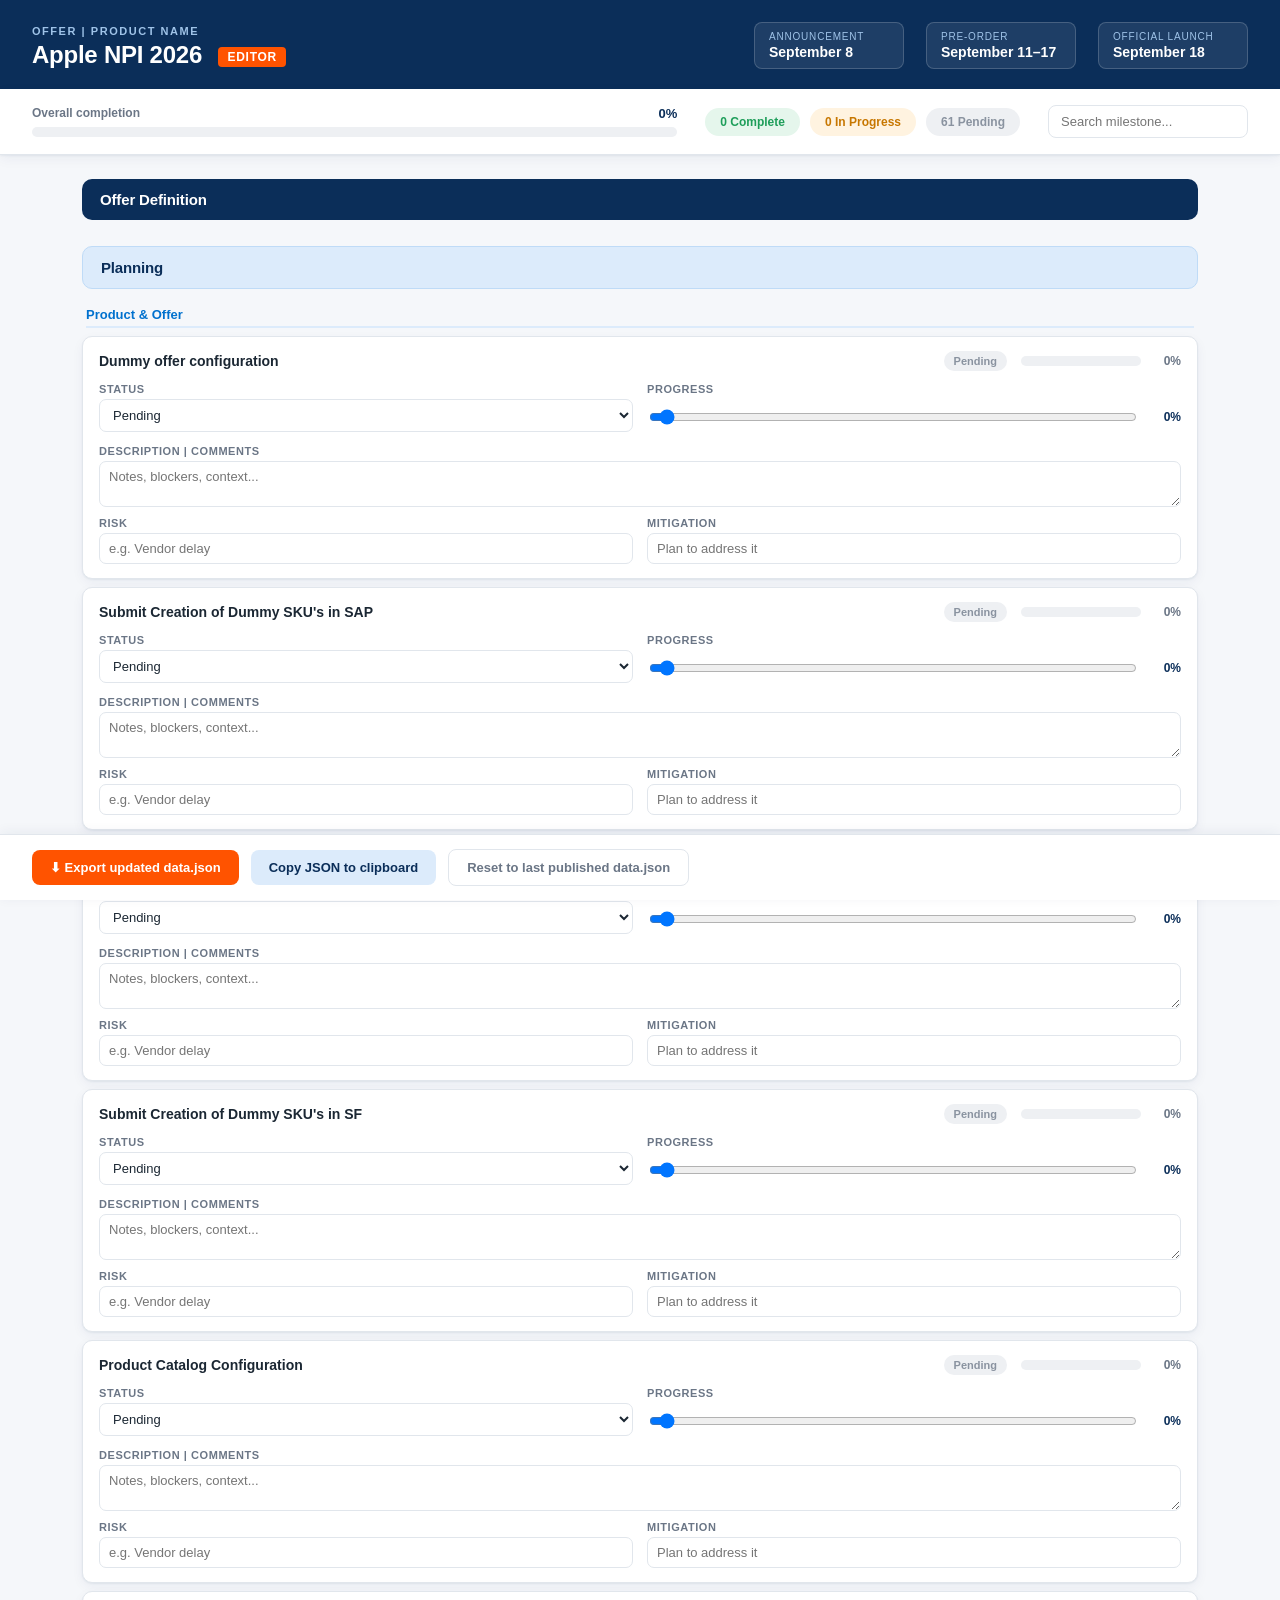
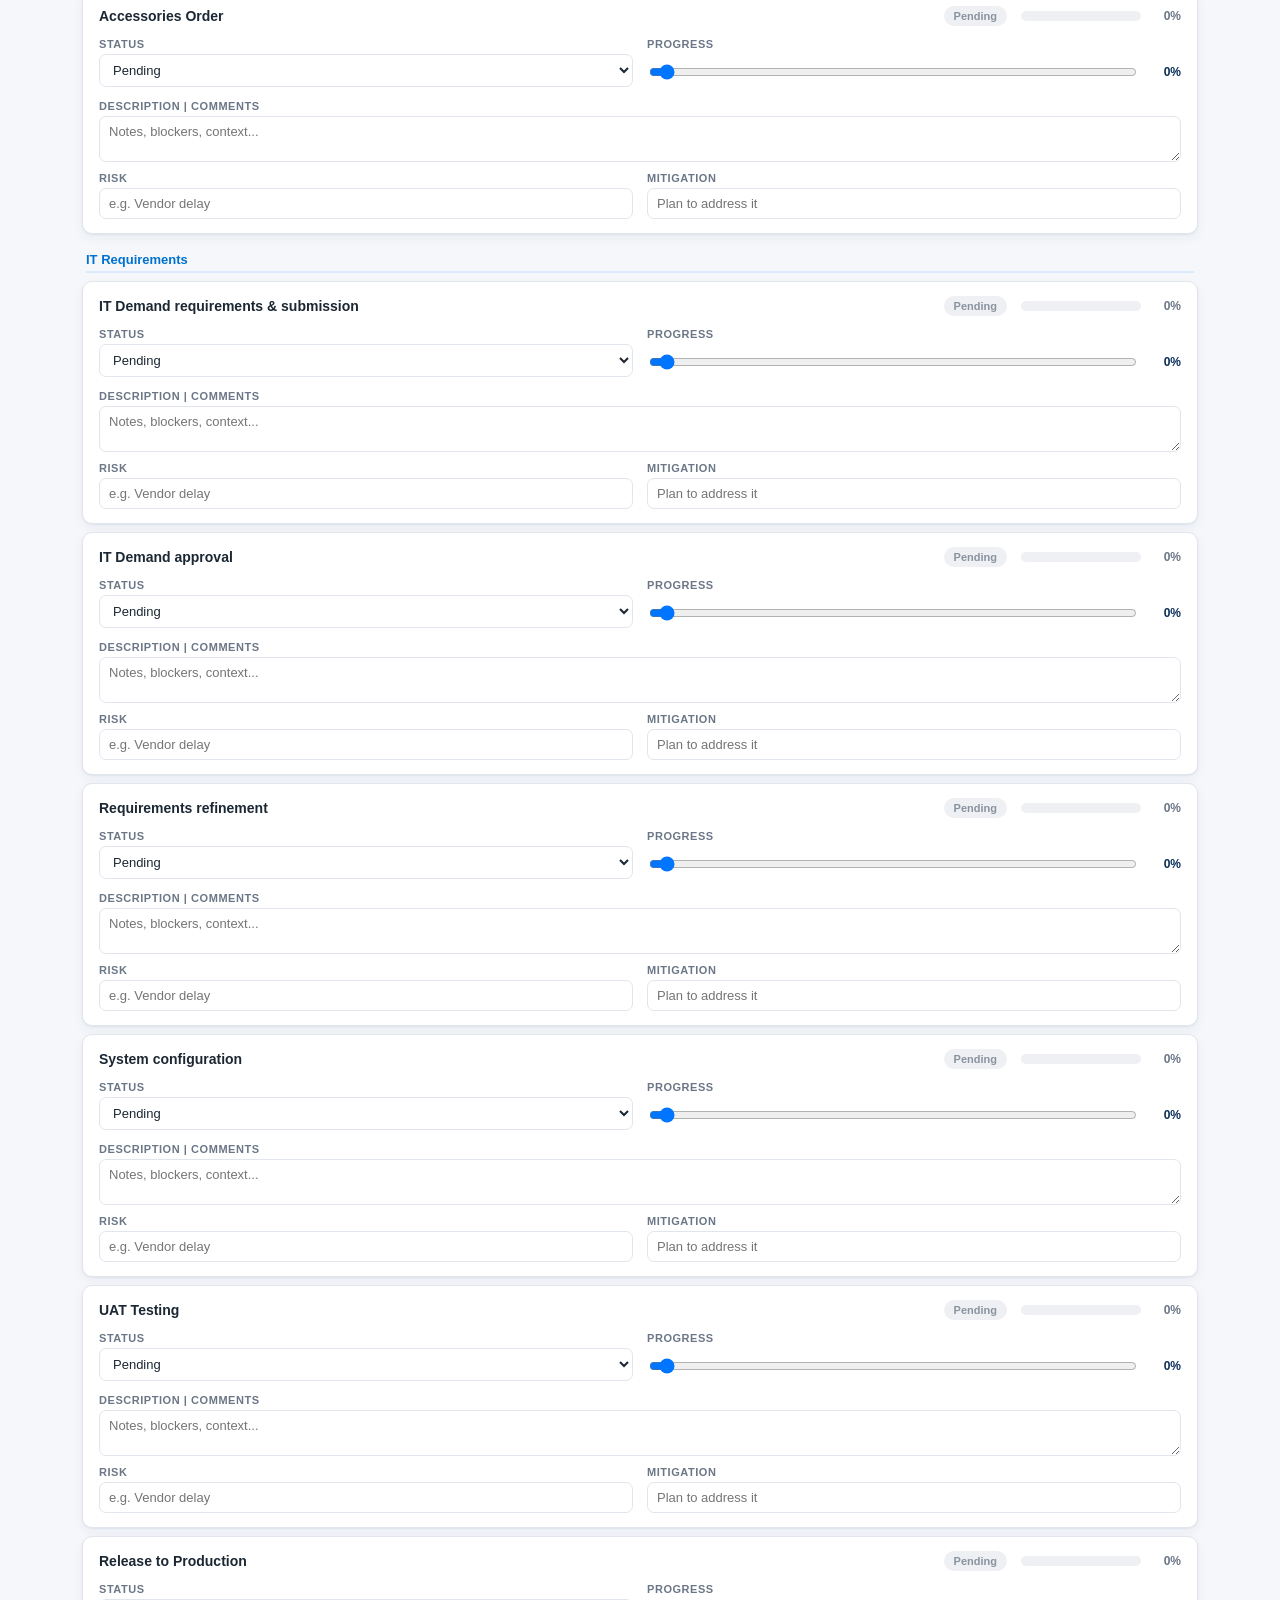
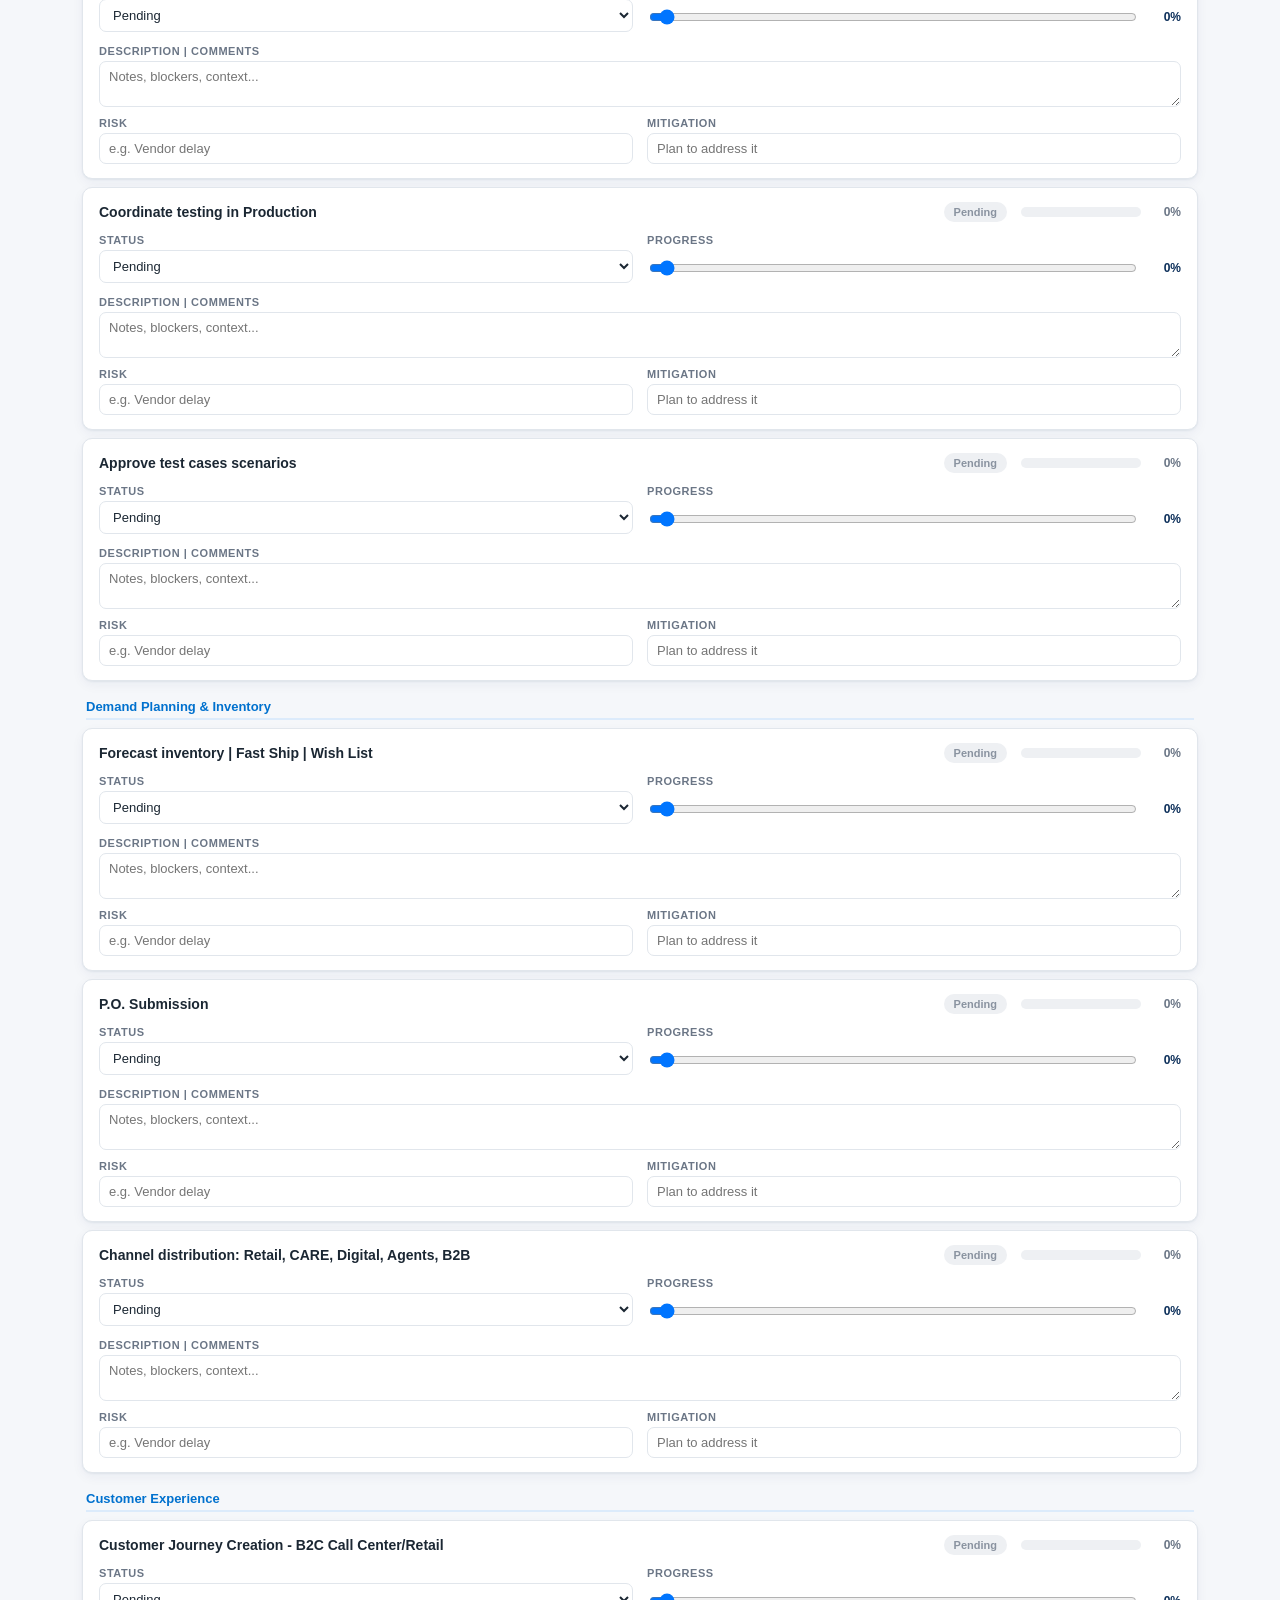
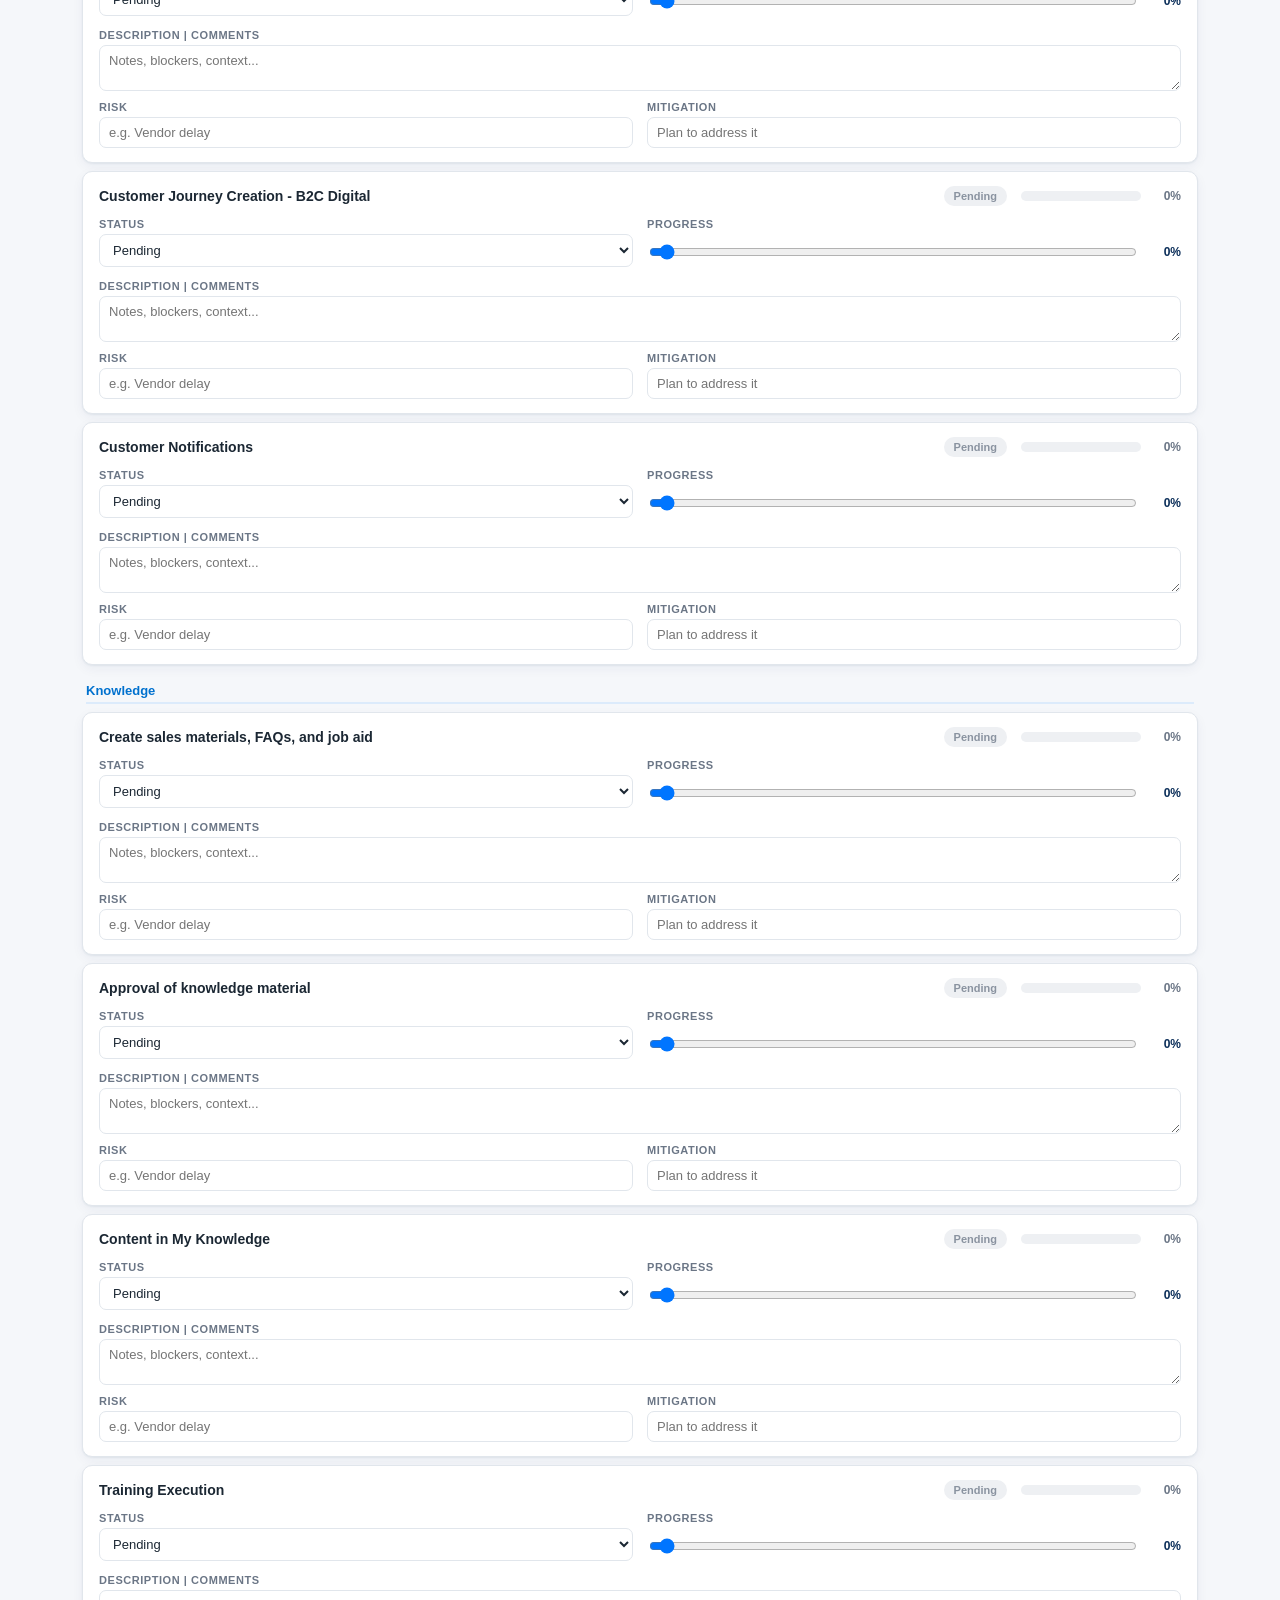
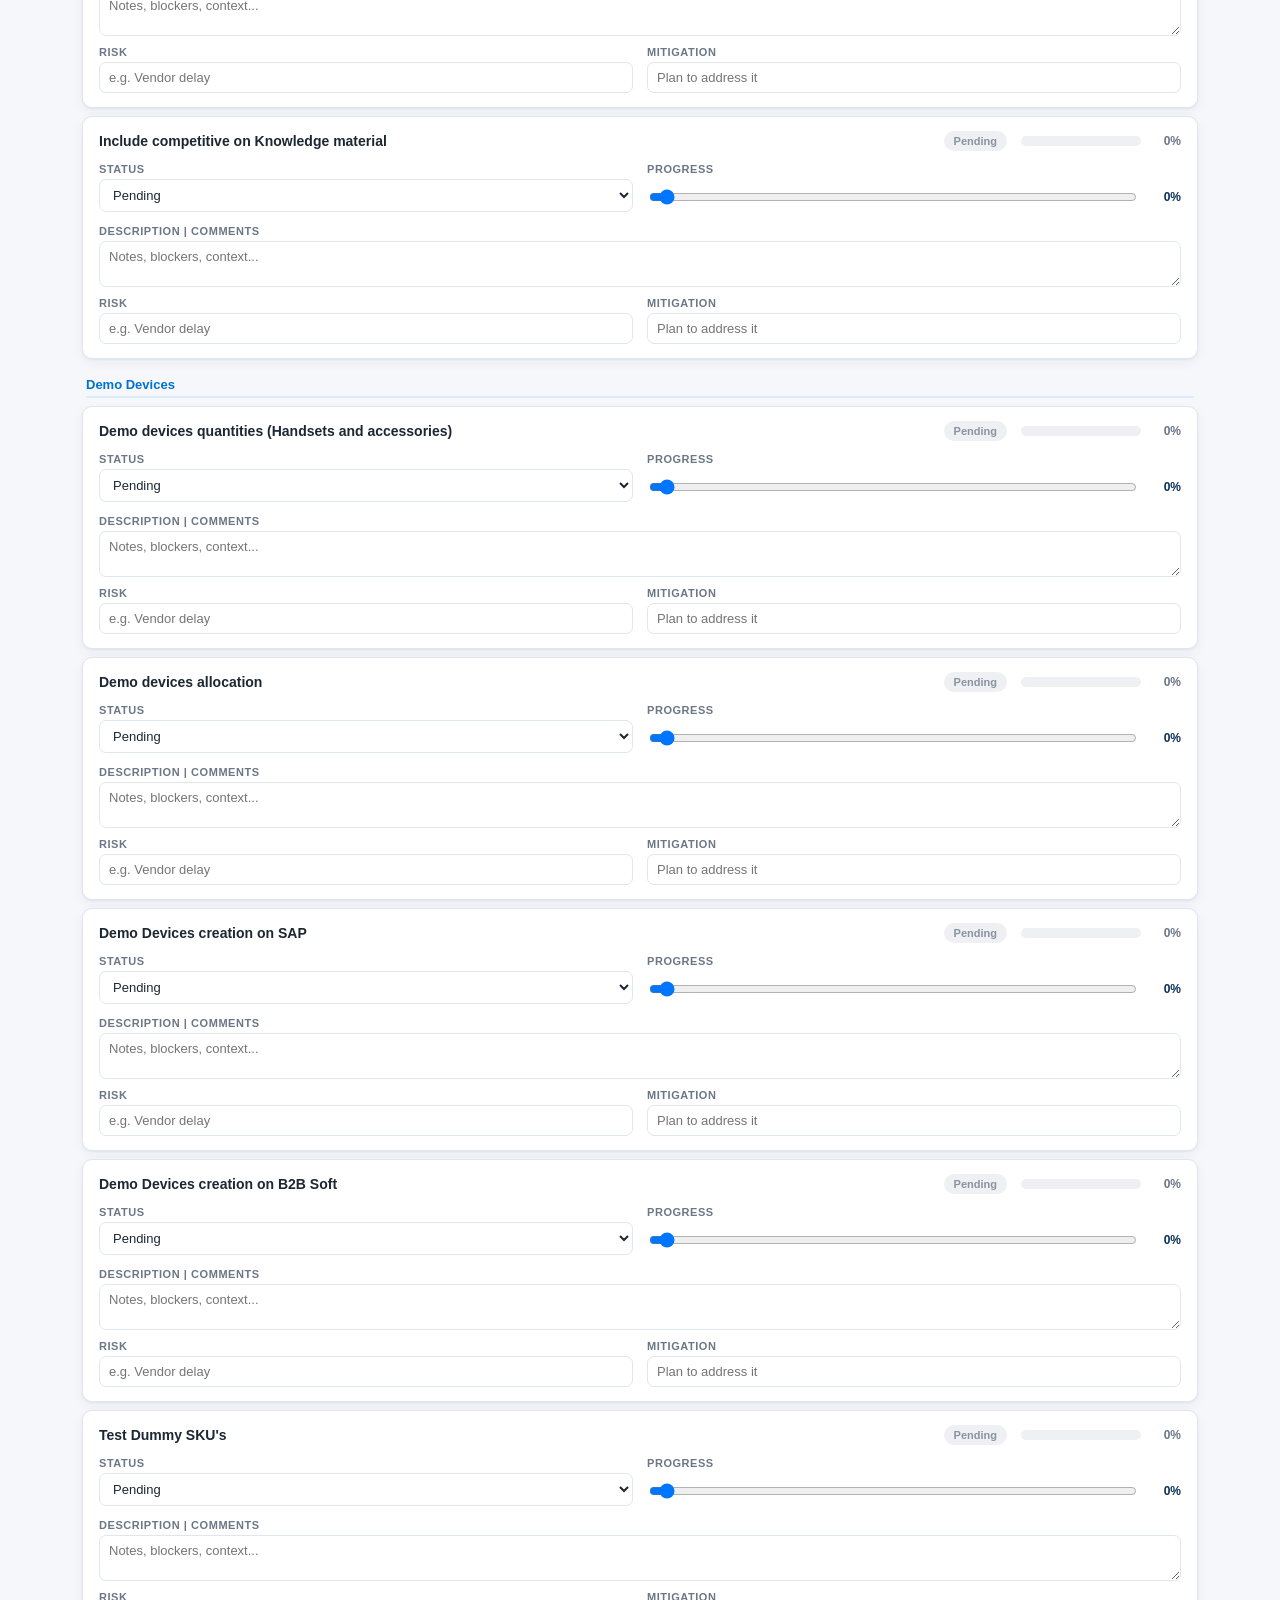
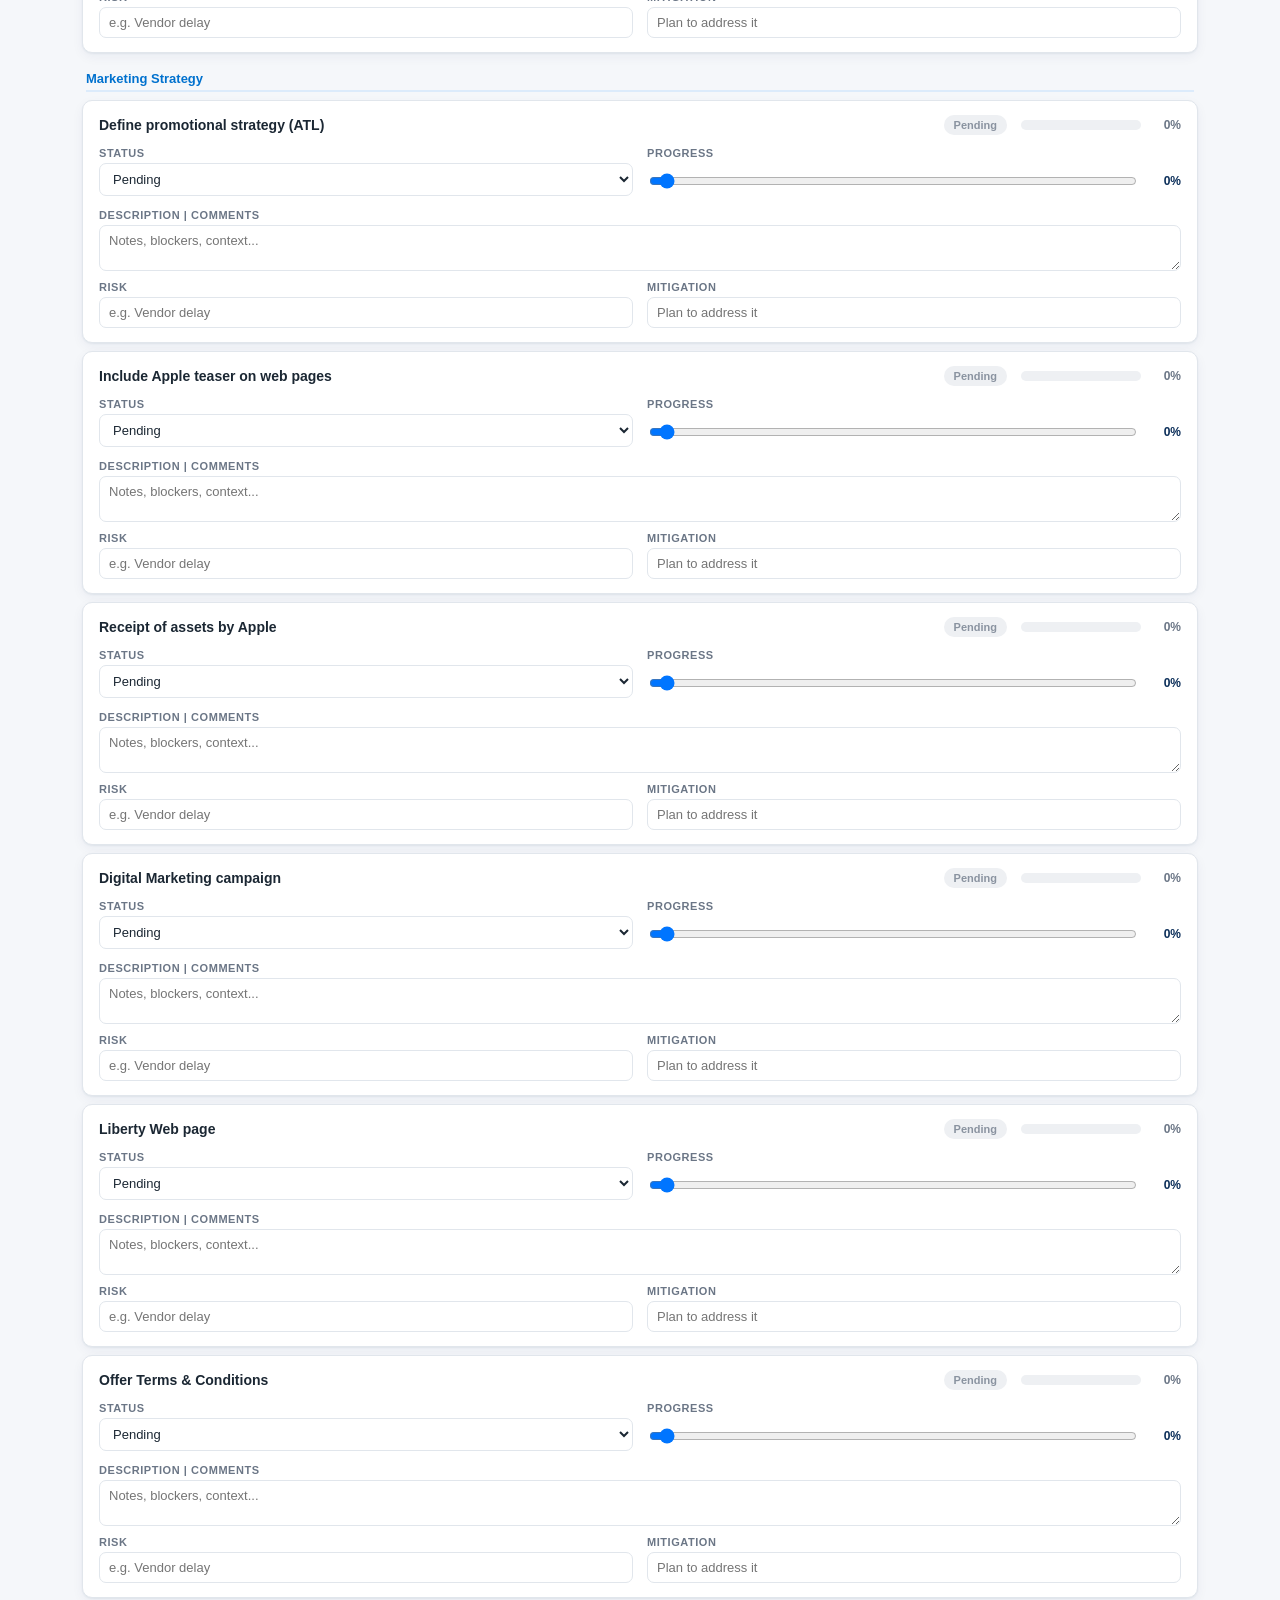
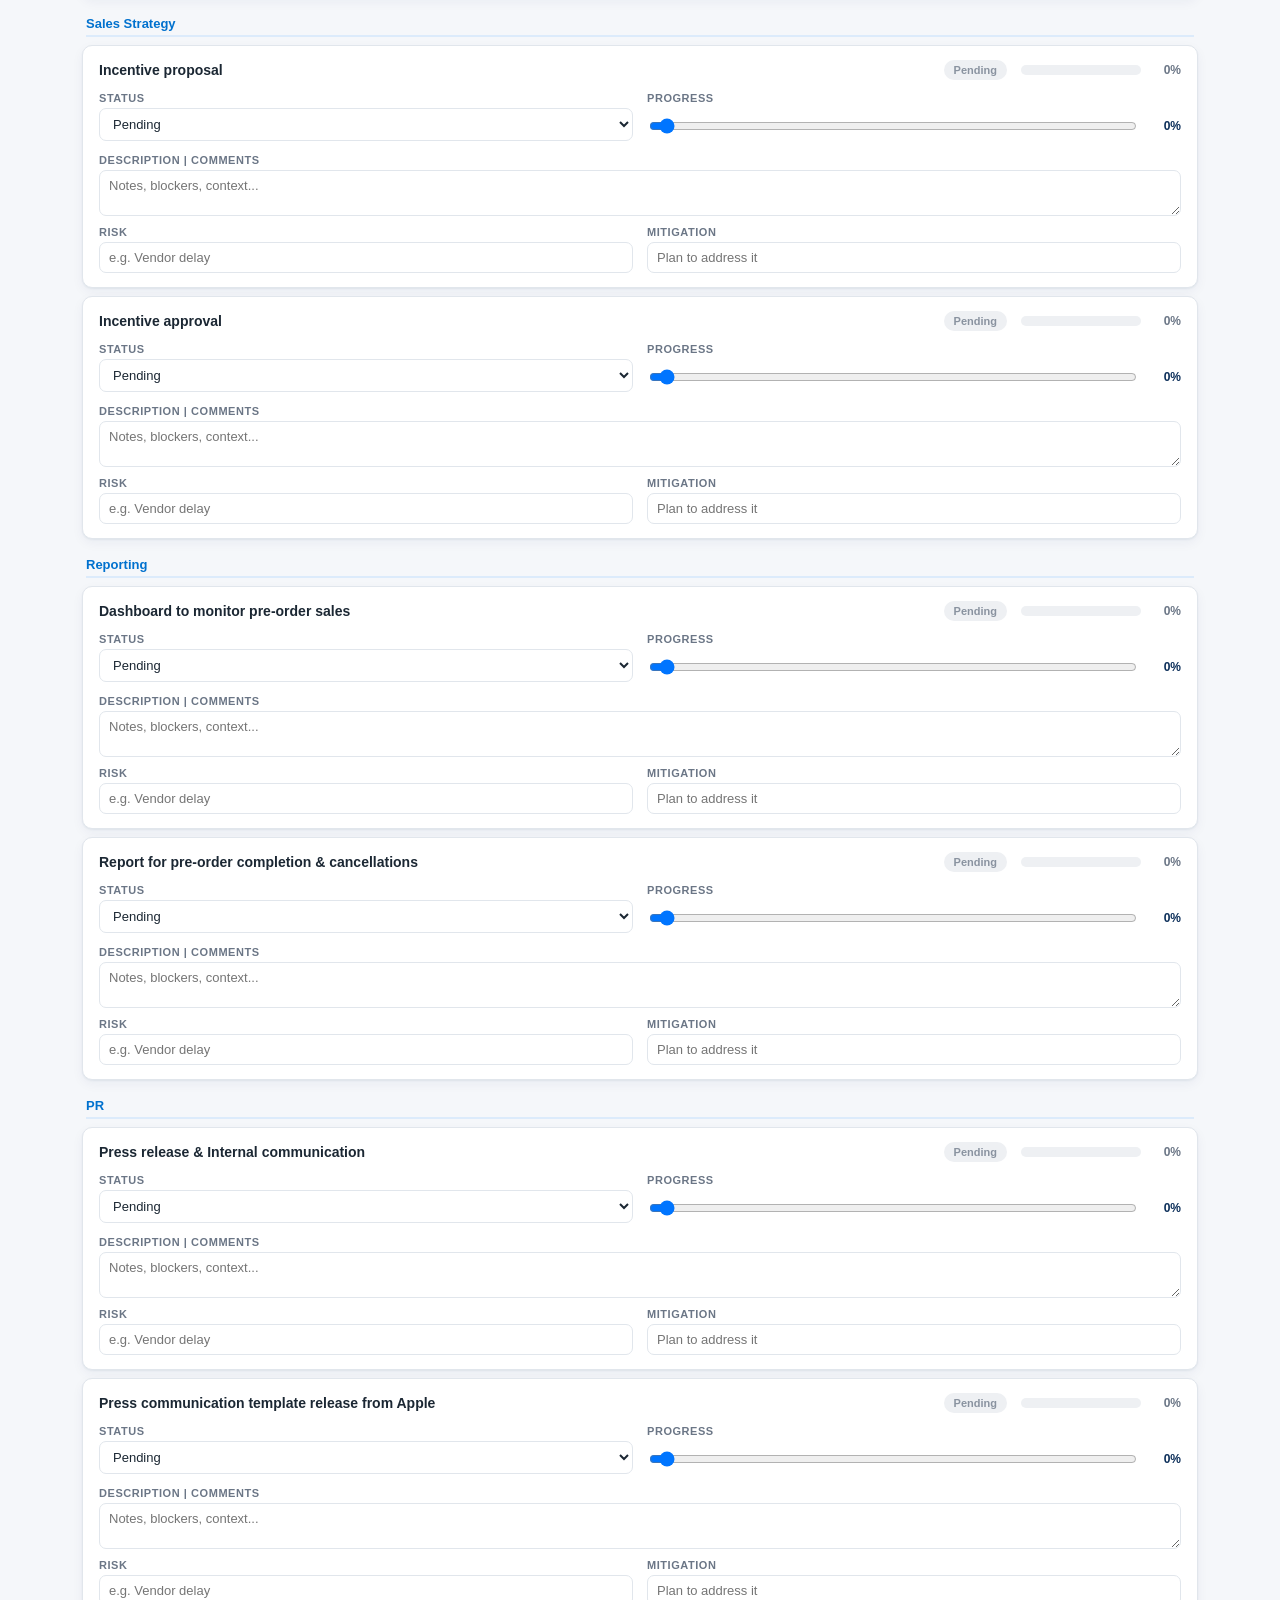
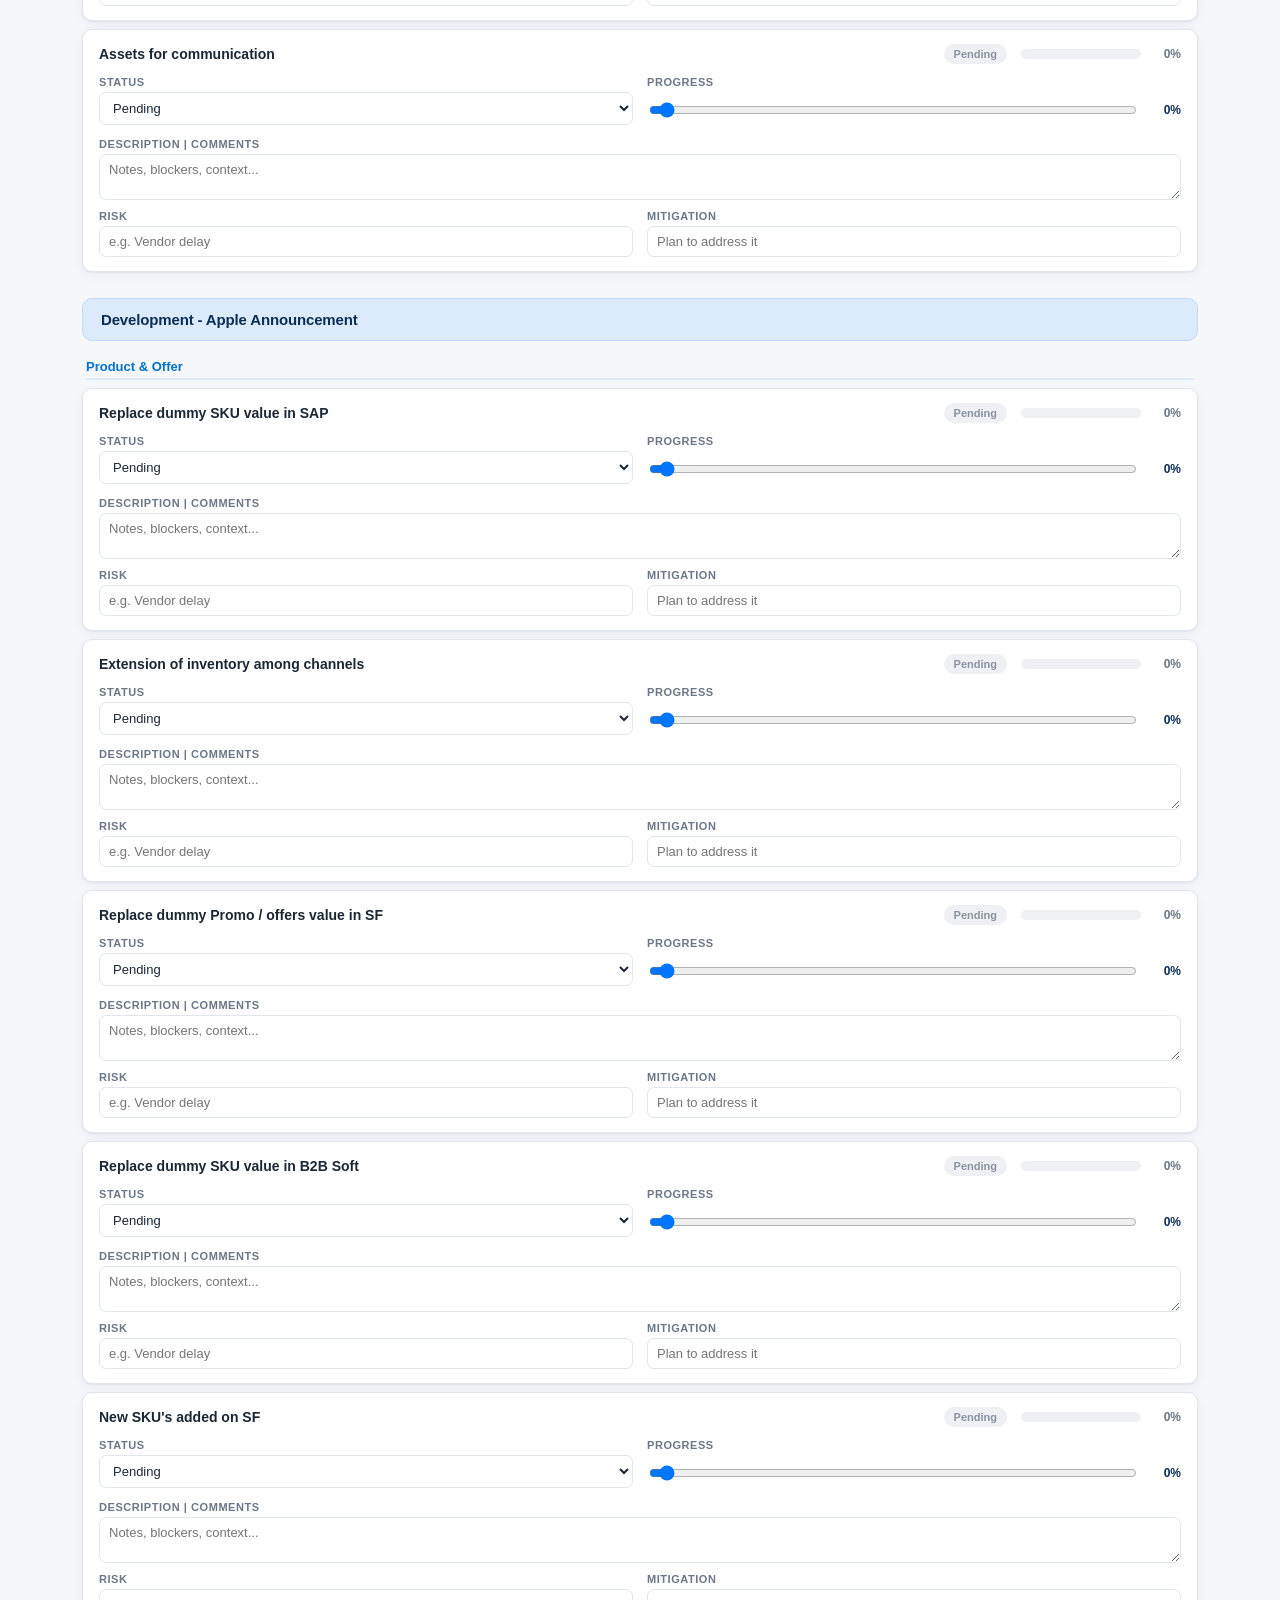
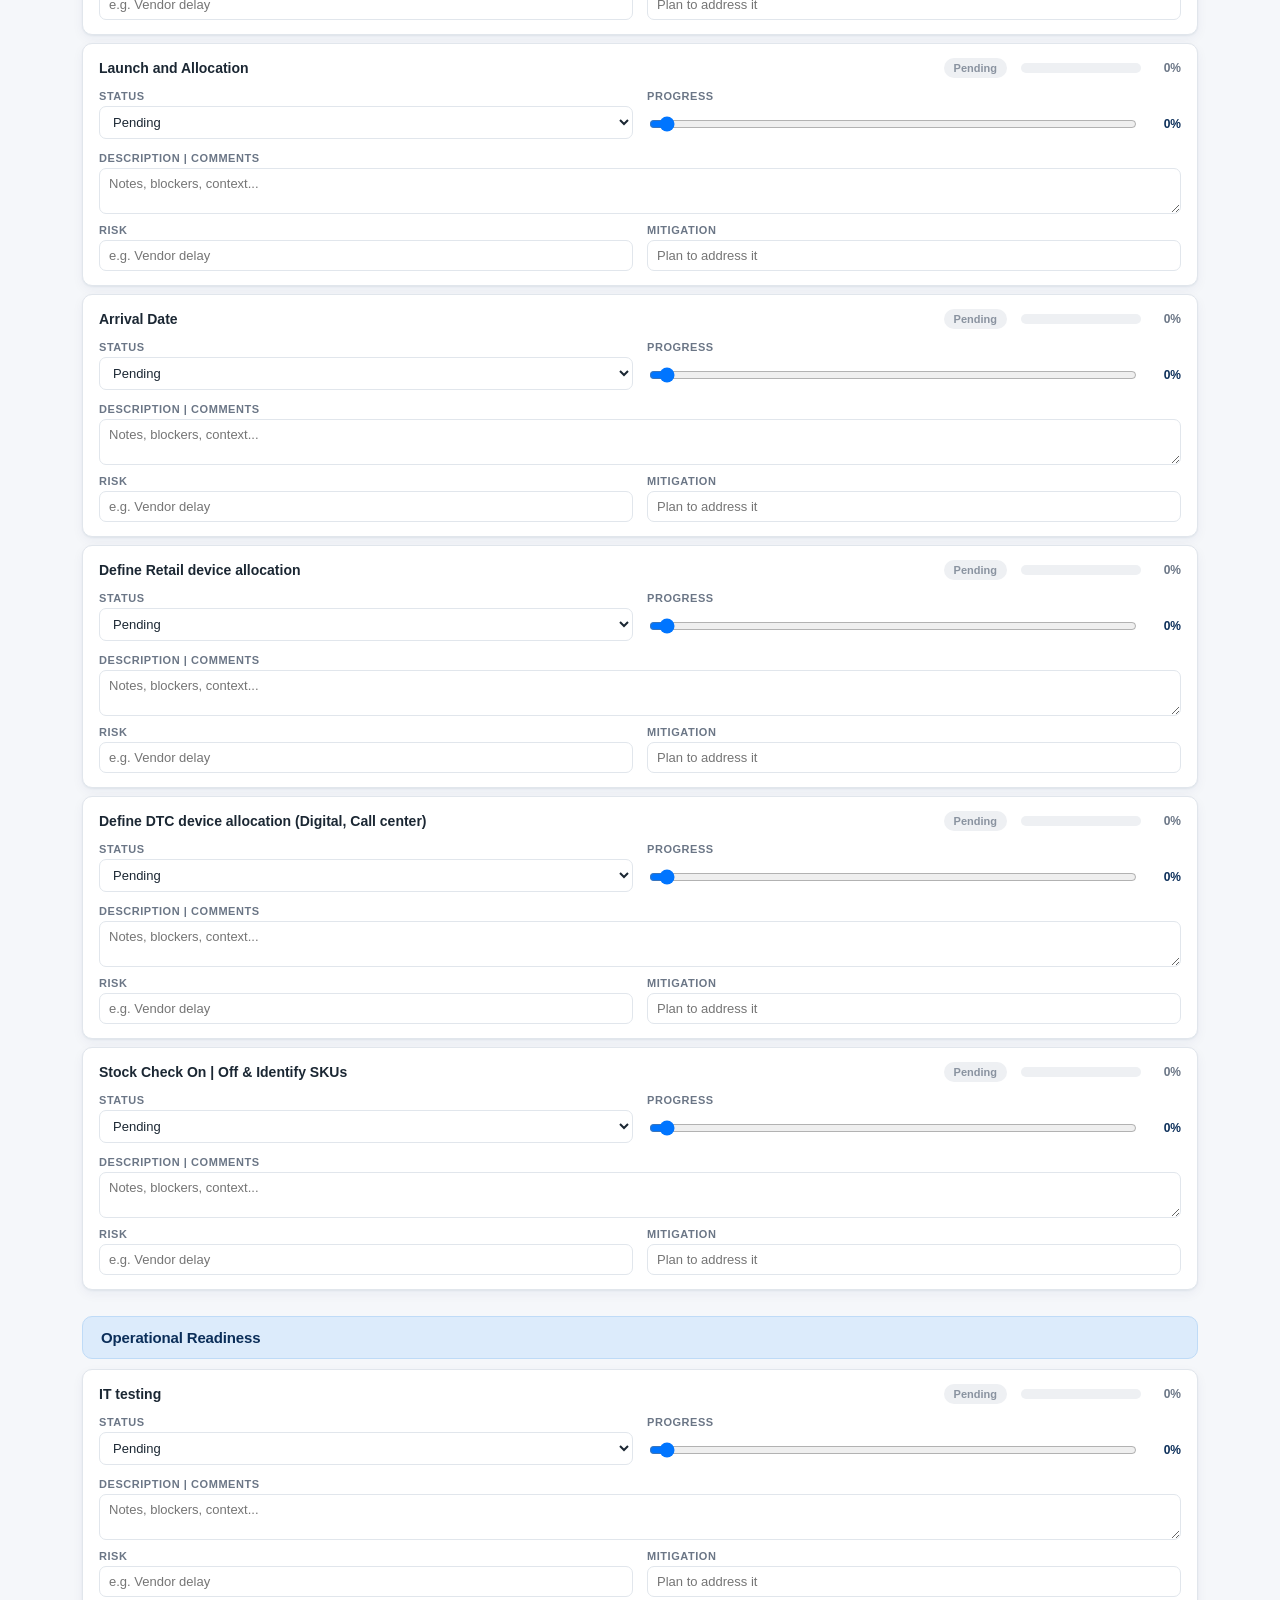
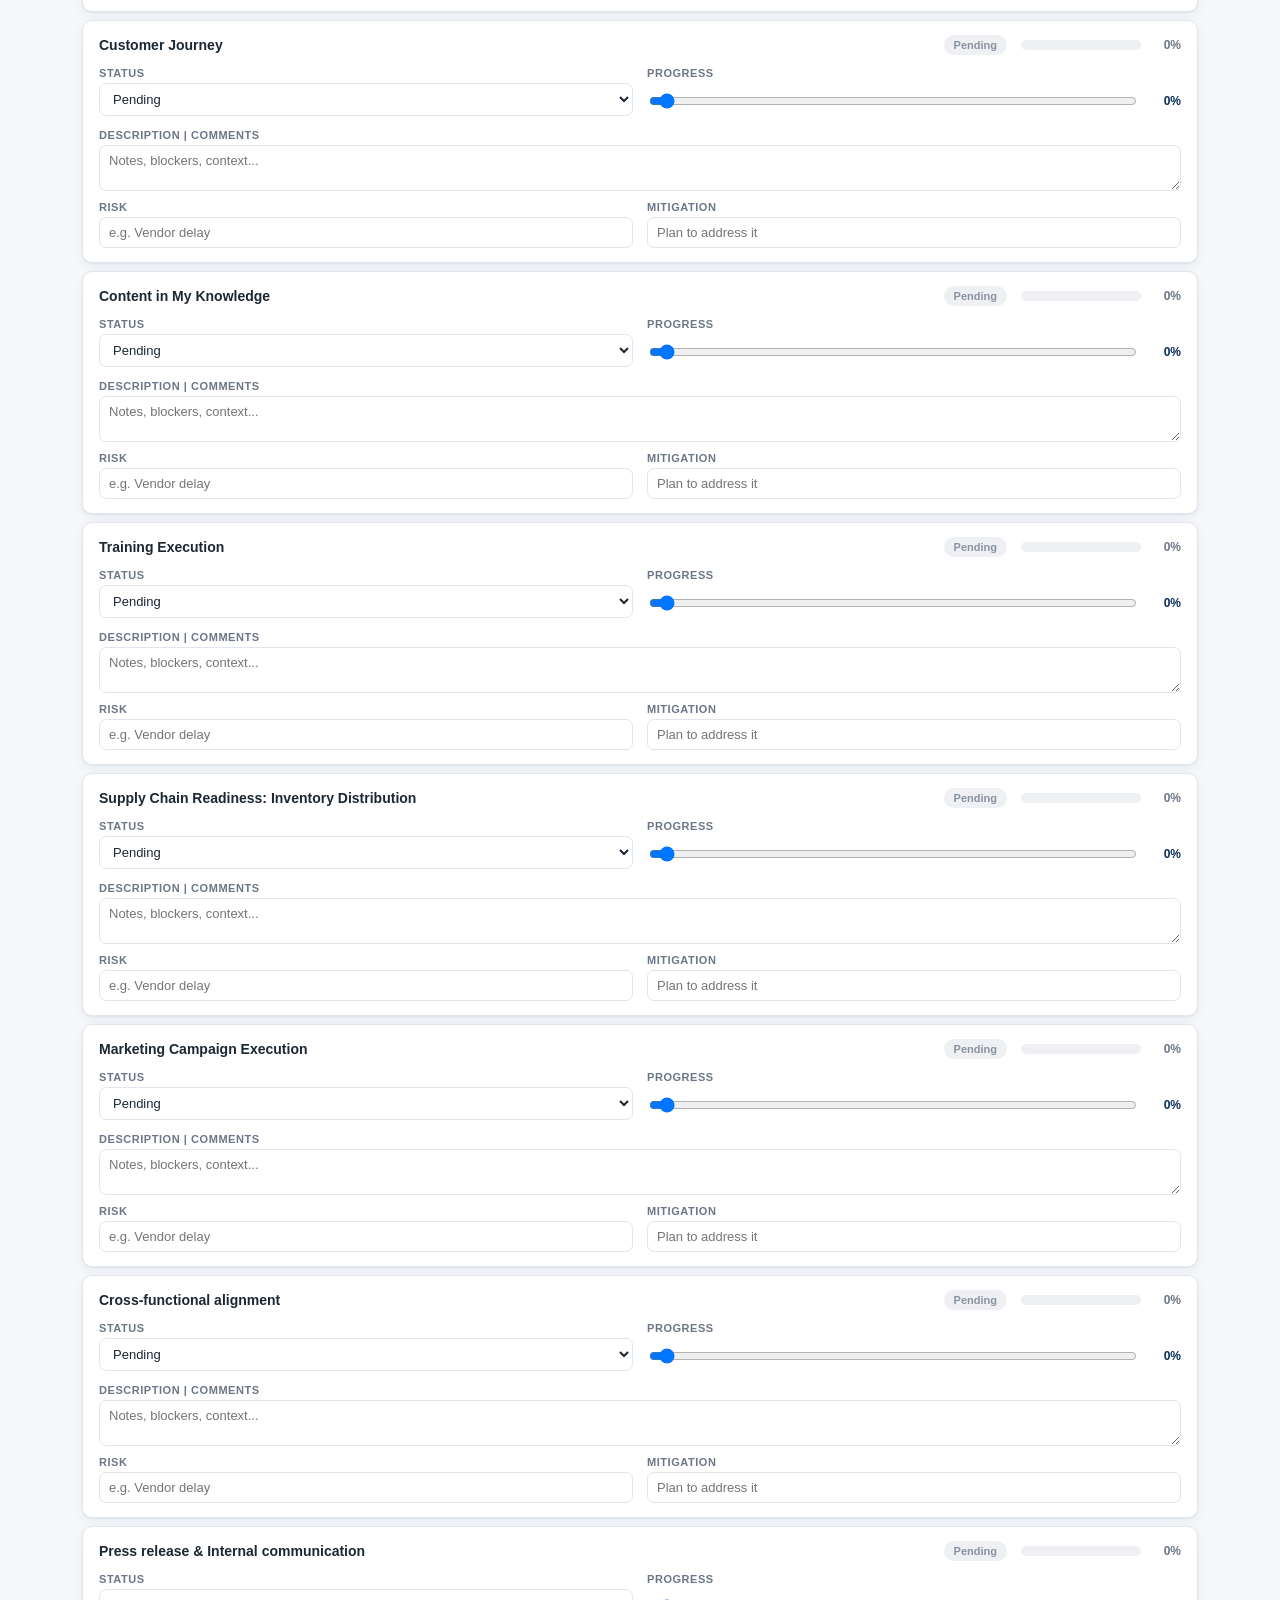
==== editor.html @ aa650b2a "Add files via upload" ====
<!DOCTYPE html>
<html lang="en">
<head>
<meta charset="UTF-8" />
<meta name="viewport" content="width=device-width, initial-scale=1.0" />
<title>NPI 2026 Tracker — Editor</title>
<meta name="robots" content="noindex, nofollow" />
<link rel="stylesheet" href="styles.css" />
</head>
<body>

<div class="topbar">
  <div class="titleblock">
    <div class="eyebrow">Offer | Product Name</div>
    <h1 id="productName">Apple NPI 2026 <span class="mode-tag">Editor</span></h1>
  </div>
  <div class="dates">
    <div class="date-chip"><div class="label">Announcement</div><div class="value" id="dAnnounce">—</div></div>
    <div class="date-chip"><div class="label">Pre-Order</div><div class="value" id="dPreorder">—</div></div>
    <div class="date-chip"><div class="label">Official Launch</div><div class="value" id="dLaunch">—</div></div>
  </div>
</div>

<div class="summary-bar" id="summaryBar"></div>

<main id="main">
  <div class="empty-state">Loading tracker...</div>
</main>

<div class="toolbar">
  <button class="btn primary" id="btnExport">⬇ Export updated data.json</button>
  <button class="btn secondary" id="btnCopy">Copy JSON to clipboard</button>
  <button class="btn ghost" id="btnReset">Reset to last published data.json</button>
  <span class="save-status" id="saveStatus"></span>
</div>

<script src="app.js"></script>
<script>
  const MODE = "edit";
  let originalData = null;   // last data.json fetched from server
  let workingData = null;    // in-memory + localStorage draft
  let currentQuery = "";

  async function loadOriginal() {
    const res = await fetch("./data.json", { cache: "no-store" });
    return res.json();
  }

  function loadDraftOrOriginal(original) {
    try {
      const raw = localStorage.getItem("npi2026_tracker_draft");
      if (raw) {
        const draft = JSON.parse(raw);
        if (draft && draft.rows && draft.rows.length === original.rows.length) {
          return draft;
        }
      }
    } catch (e) { /* ignore corrupt draft */ }
    return JSON.parse(JSON.stringify(original));
  }

  function saveDraft() {
    localStorage.setItem("npi2026_tracker_draft", JSON.stringify(workingData));
    const el = document.getElementById("saveStatus");
    el.textContent = "Draft saved locally — " + new Date().toLocaleTimeString();
    el.classList.add("saved");
  }

  function paintMeta() {
    document.getElementById("productName").innerHTML =
      escapeHtml(workingData.meta.productName) + ' <span class="mode-tag">Editor</span>';
    document.getElementById("dAnnounce").textContent = workingData.meta.announcementDate;
    document.getElementById("dPreorder").textContent = workingData.meta.preOrderRange;
    document.getElementById("dLaunch").textContent = workingData.meta.launchDate;
  }

  function paint() {
    paintMeta();
    renderSummary(document.getElementById("summaryBar"), workingData.meta, workingData.rows);
    renderEdit(document.getElementById("main"), workingData.meta, workingData.rows, currentQuery, onFieldChange);
    const search = document.getElementById("searchInput");
    if (search) {
      search.value = currentQuery;
      search.oninput = e => {
        currentQuery = e.target.value;
        renderEdit(document.getElementById("main"), workingData.meta, workingData.rows, currentQuery, onFieldChange);
      };
    }
  }

  function onFieldChange(id, field, value) {
    const row = workingData.rows.find(r => r.id === id);
    if (!row) return;
    row[field] = value;
    workingData.meta.lastUpdated = new Date().toISOString();
    saveDraft();
    // Only re-render the summary bar (badges/progress), not the whole edit form,
    // so the person doesn't lose focus while typing.
    renderSummary(document.getElementById("summaryBar"), workingData.meta, workingData.rows);
    // Update the badge + progress bar on the specific card without a full re-render
    const card = document.getElementById(field + "-" + id)?.closest(".item-card");
    if (card) {
      const badge = card.querySelector(".badge");
      if (badge && field === "status") {
        badge.textContent = value;
        badge.className = "badge " + statusClass(value);
      }
      if (field === "progress") {
        const fill = card.querySelector(".item-top .progress-fill");
        const pctNum = card.querySelector(".item-top .pct-num");
        if (fill) fill.style.width = value + "%";
        if (pctNum) pctNum.textContent = value + "%";
      }
    }
  }

  document.getElementById("btnExport").addEventListener("click", () => {
    workingData.meta.lastUpdated = new Date().toISOString();
    downloadJson(workingData, "data.json");
  });

  document.getElementById("btnCopy").addEventListener("click", async () => {
    workingData.meta.lastUpdated = new Date().toISOString();
    await navigator.clipboard.writeText(JSON.stringify(workingData, null, 2));
    const el = document.getElementById("saveStatus");
    el.textContent = "Copied JSON to clipboard";
    el.classList.add("saved");
  });

  document.getElementById("btnReset").addEventListener("click", () => {
    if (!confirm("Discard local edits and reload the published data.json?")) return;
    workingData = JSON.parse(JSON.stringify(originalData));
    localStorage.removeItem("npi2026_tracker_draft");
    paint();
  });

  (async function init() {
    try {
      originalData = await loadOriginal();
      workingData = loadDraftOrOriginal(originalData);
      paint();
    } catch (e) {
      document.getElementById("main").innerHTML =
        '<div class="empty-state">Could not load data.json. Make sure this file sits next to data.json, app.js, and styles.css.</div>';
    }
  })();
</script>
</body>
</html>
---- styles.css ----
:root {
  --navy: #0B2E59;
  --blue: #0071CE;
  --blue-light: #DCEBFB;
  --orange: #FF5300;
  --grey-bg: #F5F7FA;
  --grey-border: #E1E6EC;
  --text: #1B2733;
  --text-mute: #6B7686;
  --white: #FFFFFF;
  --green: #1E9E5A;
  --green-bg: #E5F6EC;
  --amber: #C77700;
  --amber-bg: #FFF3E0;
  --grey-pending: #8A93A0;
  --grey-pending-bg: #EEF0F3;
  --red: #C4281B;
  --shadow: 0 1px 2px rgba(11,46,89,0.06), 0 4px 12px rgba(11,46,89,0.05);
}

* { box-sizing: border-box; }

body {
  margin: 0;
  font-family: "Segoe UI", Arial, Helvetica, sans-serif;
  background: var(--grey-bg);
  color: var(--text);
  -webkit-font-smoothing: antialiased;
}

.topbar {
  background: var(--navy);
  color: var(--white);
  padding: 22px 32px 20px;
  display: flex;
  justify-content: space-between;
  align-items: flex-end;
  flex-wrap: wrap;
  gap: 16px;
}

.topbar .titleblock .eyebrow {
  font-size: 11px;
  letter-spacing: 0.14em;
  text-transform: uppercase;
  color: #9FC3E8;
  font-weight: 600;
  margin-bottom: 4px;
}

.topbar h1 {
  margin: 0;
  font-size: 24px;
  font-weight: 700;
  letter-spacing: -0.01em;
}

.topbar h1 .mode-tag {
  font-size: 12px;
  font-weight: 700;
  letter-spacing: 0.06em;
  text-transform: uppercase;
  background: var(--orange);
  color: var(--white);
  padding: 3px 9px;
  border-radius: 4px;
  vertical-align: middle;
  margin-left: 10px;
}

.dates {
  display: flex;
  gap: 22px;
  flex-wrap: wrap;
}

.date-chip {
  background: rgba(255,255,255,0.08);
  border: 1px solid rgba(255,255,255,0.18);
  border-radius: 8px;
  padding: 8px 14px;
  min-width: 150px;
}

.date-chip .label {
  font-size: 10px;
  text-transform: uppercase;
  letter-spacing: 0.08em;
  color: #9FC3E8;
  margin-bottom: 2px;
}

.date-chip .value {
  font-size: 14px;
  font-weight: 700;
}

.summary-bar {
  background: var(--white);
  border-bottom: 1px solid var(--grey-border);
  padding: 16px 32px;
  display: flex;
  align-items: center;
  gap: 28px;
  flex-wrap: wrap;
  position: sticky;
  top: 0;
  z-index: 20;
  box-shadow: var(--shadow);
}

.overall-progress {
  flex: 1 1 260px;
  min-width: 220px;
}

.overall-progress .row {
  display: flex;
  justify-content: space-between;
  font-size: 12px;
  font-weight: 600;
  color: var(--text-mute);
  margin-bottom: 6px;
}

.overall-progress .pct {
  color: var(--navy);
  font-size: 13px;
}

.progress-track {
  height: 10px;
  background: var(--grey-pending-bg);
  border-radius: 6px;
  overflow: hidden;
}

.progress-fill {
  height: 100%;
  background: linear-gradient(90deg, var(--blue), var(--green));
  border-radius: 6px;
  transition: width 0.3s ease;
}

.stat-pills {
  display: flex;
  gap: 10px;
  flex-wrap: wrap;
}

.stat-pill {
  border-radius: 999px;
  padding: 6px 14px;
  font-size: 12px;
  font-weight: 700;
  display: flex;
  align-items: center;
  gap: 6px;
  border: 1px solid transparent;
}

.stat-pill.complete { background: var(--green-bg); color: var(--green); }
.stat-pill.progress { background: var(--amber-bg); color: var(--amber); }
.stat-pill.pending { background: var(--grey-pending-bg); color: var(--grey-pending); }
.stat-pill.risk { background: #FDE9E7; color: var(--red); }

.search-box {
  margin-left: auto;
  display: flex;
  align-items: center;
  gap: 8px;
}

.search-box input {
  border: 1px solid var(--grey-border);
  border-radius: 8px;
  padding: 8px 12px;
  font-size: 13px;
  min-width: 200px;
  font-family: inherit;
}

.search-box input:focus { outline: 2px solid var(--blue); outline-offset: 1px; }

main {
  max-width: 1180px;
  margin: 0 auto;
  padding: 24px 32px 64px;
}

.section-banner {
  border-radius: 10px;
  padding: 12px 18px;
  font-weight: 700;
  font-size: 15px;
  margin: 26px 0 10px;
  letter-spacing: -0.01em;
}

.section-banner.dark {
  background: var(--navy);
  color: var(--white);
}

.section-banner.light {
  background: var(--blue-light);
  color: var(--navy);
  border: 1px solid #BFDBF7;
}

.section-banner:first-child { margin-top: 0; }

.sub-header {
  font-weight: 700;
  font-size: 13px;
  color: var(--blue);
  margin: 18px 4px 8px;
  padding-bottom: 4px;
  border-bottom: 2px solid var(--blue-light);
}

.item-card {
  background: var(--white);
  border: 1px solid var(--grey-border);
  border-radius: 10px;
  padding: 14px 16px;
  margin-bottom: 8px;
  box-shadow: var(--shadow);
  transition: box-shadow 0.15s ease;
}

.item-card:hover { box-shadow: 0 2px 6px rgba(11,46,89,0.1), 0 8px 20px rgba(11,46,89,0.08); }

.item-card.hidden { display: none; }

.item-top {
  display: flex;
  align-items: center;
  gap: 14px;
  flex-wrap: wrap;
}

.item-desc {
  flex: 1 1 260px;
  font-size: 14px;
  font-weight: 600;
  color: var(--text);
}

.badge {
  font-size: 11px;
  font-weight: 700;
  padding: 4px 10px;
  border-radius: 999px;
  white-space: nowrap;
}

.badge.Complete { background: var(--green-bg); color: var(--green); }
.badge.In-Progress { background: var(--amber-bg); color: var(--amber); }
.badge.Pending { background: var(--grey-pending-bg); color: var(--grey-pending); }

.item-progress-wrap {
  flex: 0 0 160px;
  display: flex;
  align-items: center;
  gap: 8px;
}

.item-progress-wrap .progress-track { flex: 1; }
.item-progress-wrap .pct-num {
  font-size: 12px;
  font-weight: 700;
  color: var(--text-mute);
  min-width: 32px;
  text-align: right;
}

.item-meta {
  margin-top: 10px;
  font-size: 12.5px;
  color: var(--text-mute);
  display: grid;
  grid-template-columns: 1fr;
  gap: 6px;
}

.item-meta .comments.has-text { color: var(--red); font-weight: 500; }
.item-meta .risk-flag {
  color: var(--red);
  font-weight: 700;
  display: inline-flex;
  align-items: center;
  gap: 4px;
}

/* ---- Editor-only form controls ---- */
.edit-grid {
  margin-top: 12px;
  display: grid;
  grid-template-columns: repeat(2, 1fr);
  gap: 10px 14px;
}

.edit-field { display: flex; flex-direction: column; gap: 4px; }
.edit-field.full { grid-column: 1 / -1; }

.edit-field label {
  font-size: 11px;
  font-weight: 700;
  text-transform: uppercase;
  letter-spacing: 0.05em;
  color: var(--text-mute);
}

.edit-field select,
.edit-field input[type="number"],
.edit-field input[type="range"],
.edit-field input[type="text"],
.edit-field textarea {
  border: 1px solid var(--grey-border);
  border-radius: 7px;
  padding: 7px 9px;
  font-size: 13px;
  font-family: inherit;
  color: var(--text);
  background: var(--white);
}

.edit-field textarea { resize: vertical; min-height: 42px; }
.edit-field select:focus,
.edit-field input:focus,
.edit-field textarea:focus { outline: 2px solid var(--blue); outline-offset: 1px; }

.range-row { display: flex; align-items: center; gap: 8px; }
.range-row input[type="range"] { flex: 1; }
.range-row .rv { font-size: 12px; font-weight: 700; color: var(--navy); min-width: 34px; text-align: right; }

.toolbar {
  position: sticky;
  bottom: 0;
  background: var(--white);
  border-top: 1px solid var(--grey-border);
  padding: 14px 32px;
  display: flex;
  align-items: center;
  gap: 12px;
  flex-wrap: wrap;
  box-shadow: 0 -2px 12px rgba(11,46,89,0.06);
}

.btn {
  border: none;
  border-radius: 8px;
  padding: 10px 18px;
  font-size: 13px;
  font-weight: 700;
  cursor: pointer;
  display: inline-flex;
  align-items: center;
  gap: 6px;
  font-family: inherit;
}

.btn.primary { background: var(--orange); color: var(--white); }
.btn.primary:hover { background: #E64B00; }
.btn.secondary { background: var(--blue-light); color: var(--navy); }
.btn.secondary:hover { background: #C9E1F8; }
.btn.ghost { background: transparent; color: var(--text-mute); border: 1px solid var(--grey-border); }
.btn.ghost:hover { background: var(--grey-bg); }

.toolbar .save-status {
  font-size: 12px;
  color: var(--text-mute);
  margin-left: auto;
}

.toolbar .save-status.saved { color: var(--green); font-weight: 600; }

.viewer-badge {
  font-size: 11px;
  font-weight: 700;
  color: var(--text-mute);
  text-align: right;
}

.empty-state {
  text-align: center;
  padding: 60px 20px;
  color: var(--text-mute);
}

@media (max-width: 720px) {
  .topbar { padding: 18px 18px; }
  main { padding: 18px 16px 100px; }
  .summary-bar { padding: 12px 16px; }
  .edit-grid { grid-template-columns: 1fr; }
  .search-box input { min-width: 140px; }
  .toolbar { padding: 12px 16px; }
}
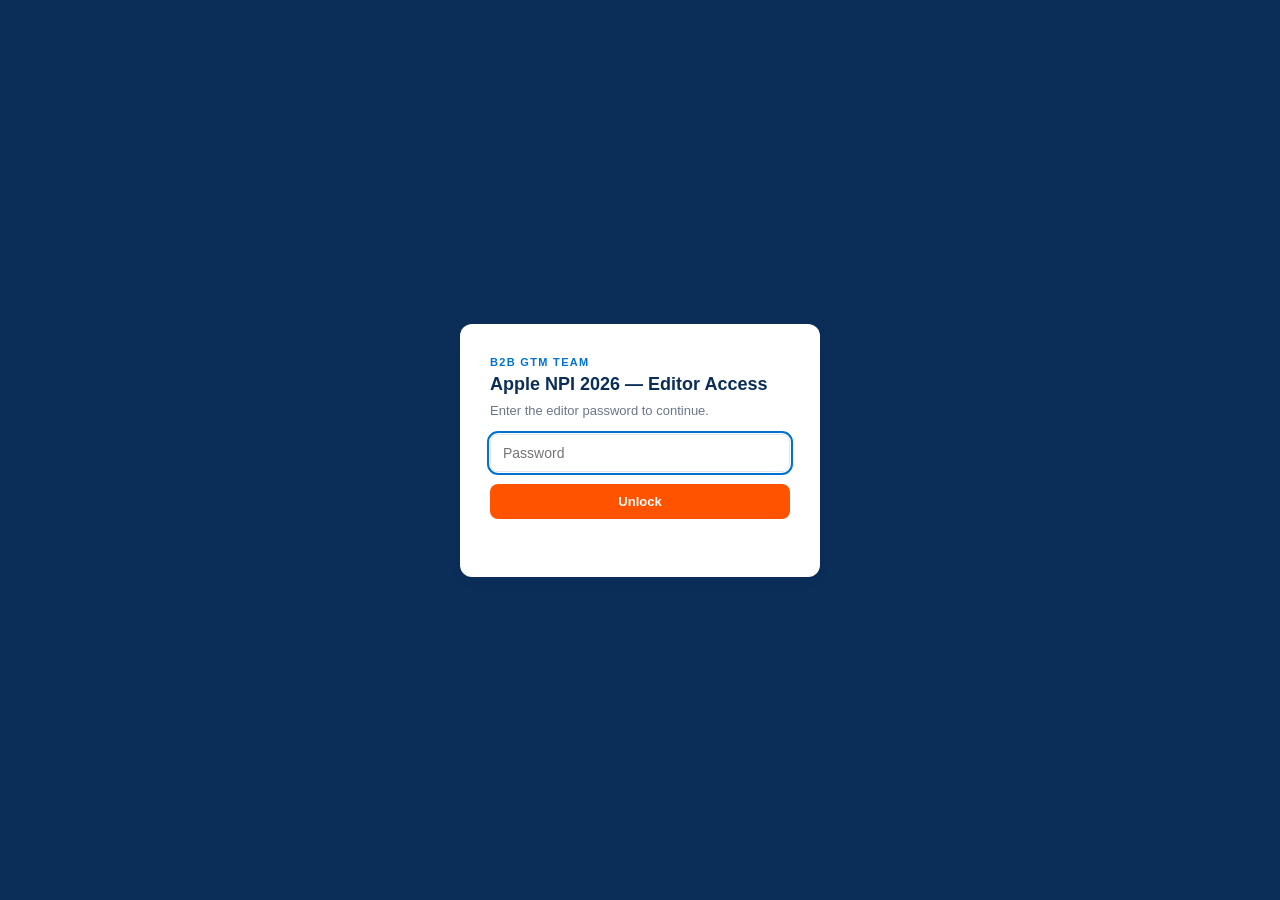
==== commit 927ef4e0: "Add files via upload" ====
--- a/editor.html
+++ b/editor.html
@@ -9,10 +9,26 @@
 </head>
 <body>
 
+<div id="loginGate" class="login-gate">
+  <div class="login-box">
+    <div class="login-eyebrow">B2B GTM Team</div>
+    <h2>Apple NPI 2026 — Editor Access</h2>
+    <p>Enter the editor password to continue.</p>
+    <input type="password" id="pwInput" placeholder="Password" autocomplete="off" />
+    <button id="pwSubmit" class="btn primary">Unlock</button>
+    <p id="pwError" class="pw-error"></p>
+  </div>
+</div>
+
+<div id="editorContent" class="editor-content hidden">
+
 <div class="topbar">
-  <div class="titleblock">
-    <div class="eyebrow">Offer | Product Name</div>
-    <h1 id="productName">Apple NPI 2026 <span class="mode-tag">Editor</span></h1>
+  <div class="topbar-left">
+    <img class="logo" src="assets/liberty-business-logo.png" alt="Liberty Business" />
+    <div class="titleblock">
+      <div class="eyebrow">B2B GTM Team</div>
+      <h1 id="productName">Apple NPI 2026 <span class="mode-tag">Editor</span></h1>
+    </div>
   </div>
   <div class="dates">
     <div class="date-chip"><div class="label">Announcement</div><div class="value" id="dAnnounce">—</div></div>
@@ -22,6 +38,73 @@
 </div>
 
 <div class="summary-bar" id="summaryBar"></div>
+
+<div class="structural-toolbar">
+  <button class="btn secondary" id="btnShowAddSection">+ Add Section</button>
+  <button class="btn secondary" id="btnShowAddSub">+ Add Subsection</button>
+  <button class="btn secondary" id="btnShowAddTask">+ Add Task</button>
+</div>
+
+<div class="add-panel hidden" id="addSectionPanel">
+  <div class="add-panel-title">New Section</div>
+  <div class="add-panel-grid">
+    <div class="edit-field full">
+      <label for="newSectionTitle">Section title</label>
+      <input type="text" id="newSectionTitle" placeholder="e.g. Post-Launch Review" />
+    </div>
+    <div class="edit-field">
+      <label for="newSectionLevel">Banner style</label>
+      <select id="newSectionLevel">
+        <option value="dark">Dark (like "Offer Definition")</option>
+        <option value="light" selected>Light (like "Planning")</option>
+      </select>
+    </div>
+    <div class="edit-field">
+      <label for="addSectionPos">Insert after</label>
+      <select id="addSectionPos"></select>
+    </div>
+  </div>
+  <div class="add-panel-actions">
+    <button class="btn primary" id="btnConfirmAddSection">Add Section</button>
+    <button class="btn ghost" id="btnCancelAddSection">Cancel</button>
+  </div>
+</div>
+
+<div class="add-panel hidden" id="addSubPanel">
+  <div class="add-panel-title">New Subsection</div>
+  <div class="add-panel-grid">
+    <div class="edit-field full">
+      <label for="newSubTitle">Subsection title</label>
+      <input type="text" id="newSubTitle" placeholder="e.g. Logistics" />
+    </div>
+    <div class="edit-field full">
+      <label for="addSubPos">Insert after</label>
+      <select id="addSubPos"></select>
+    </div>
+  </div>
+  <div class="add-panel-actions">
+    <button class="btn primary" id="btnConfirmAddSub">Add Subsection</button>
+    <button class="btn ghost" id="btnCancelAddSub">Cancel</button>
+  </div>
+</div>
+
+<div class="add-panel hidden" id="addTaskPanel">
+  <div class="add-panel-title">New Task</div>
+  <div class="add-panel-grid">
+    <div class="edit-field full">
+      <label for="newTaskTitle">Task description</label>
+      <input type="text" id="newTaskTitle" placeholder="e.g. Confirm carrier readiness" />
+    </div>
+    <div class="edit-field full">
+      <label for="addTaskPos">Insert after</label>
+      <select id="addTaskPos"></select>
+    </div>
+  </div>
+  <div class="add-panel-actions">
+    <button class="btn primary" id="btnConfirmAddTask">Add Task</button>
+    <button class="btn ghost" id="btnCancelAddTask">Cancel</button>
+  </div>
+</div>
 
 <main id="main">
   <div class="empty-state">Loading tracker...</div>
@@ -34,8 +117,52 @@
   <span class="save-status" id="saveStatus"></span>
 </div>
 
+</div><!-- /editorContent -->
+
 <script src="app.js"></script>
 <script>
+  // ---------------------------------------------------------------------
+  // Basic front-end password gate. This is a DETERRENT, not real security —
+  // the password below is visible to anyone who views this page's source.
+  // Change it to whatever you like; just edit the string on the next line.
+  const EDITOR_PASSWORD = "B2BCX";
+  // For real access control (so the password isn't just sitting in the
+  // source), use Vercel's built-in Deployment Protection / password
+  // protection feature on this project instead of (or in addition to) this.
+  // ---------------------------------------------------------------------
+
+  const SESSION_KEY = "npi2026_editor_unlocked";
+
+  function showEditor() {
+    document.getElementById("loginGate").style.display = "none";
+    document.getElementById("editorContent").classList.remove("hidden");
+    startEditorApp();
+  }
+
+  function tryUnlock() {
+    const val = document.getElementById("pwInput").value;
+    if (val === EDITOR_PASSWORD) {
+      sessionStorage.setItem(SESSION_KEY, "1");
+      showEditor();
+    } else {
+      const err = document.getElementById("pwError");
+      err.textContent = "Incorrect password. Try again.";
+      document.getElementById("pwInput").value = "";
+      document.getElementById("pwInput").focus();
+    }
+  }
+
+  document.getElementById("pwSubmit").addEventListener("click", tryUnlock);
+  document.getElementById("pwInput").addEventListener("keydown", e => {
+    if (e.key === "Enter") tryUnlock();
+  });
+
+  if (sessionStorage.getItem(SESSION_KEY) === "1") {
+    showEditor();
+  } else {
+    document.getElementById("pwInput").focus();
+  }
+
   const MODE = "edit";
   let originalData = null;   // last data.json fetched from server
   let workingData = null;    // in-memory + localStorage draft
@@ -77,15 +204,16 @@
   function paint() {
     paintMeta();
     renderSummary(document.getElementById("summaryBar"), workingData.meta, workingData.rows);
-    renderEdit(document.getElementById("main"), workingData.meta, workingData.rows, currentQuery, onFieldChange);
+    renderEdit(document.getElementById("main"), workingData.meta, workingData.rows, currentQuery, onFieldChange, onStructural);
     const search = document.getElementById("searchInput");
     if (search) {
       search.value = currentQuery;
       search.oninput = e => {
         currentQuery = e.target.value;
-        renderEdit(document.getElementById("main"), workingData.meta, workingData.rows, currentQuery, onFieldChange);
+        renderEdit(document.getElementById("main"), workingData.meta, workingData.rows, currentQuery, onFieldChange, onStructural);
       };
     }
+    refreshPositionDropdowns();
   }
 
   function onFieldChange(id, field, value) {
@@ -111,8 +239,119 @@
         if (fill) fill.style.width = value + "%";
         if (pctNum) pctNum.textContent = value + "%";
       }
-    }
-  }
+      if (field === "description") {
+        const descEl = card.querySelector(".item-top .item-desc");
+        if (descEl) descEl.textContent = value;
+      }
+    }
+  }
+
+  function onStructural(action, id) {
+    if (action === "rename") {
+      const row = workingData.rows.find(r => r.id === id);
+      if (!row) return;
+      const val = prompt("New title:", row.title);
+      if (val === null) return;
+      const trimmed = val.trim();
+      if (!trimmed) return;
+      row.title = trimmed;
+      workingData.meta.lastUpdated = new Date().toISOString();
+      saveDraft();
+      paint();
+    } else if (action === "delete-section") {
+      const { count } = cascadeDeleteInfo(workingData.rows, id);
+      const row = workingData.rows.find(r => r.id === id);
+      if (!confirm(`Delete section "${row.title}" and everything under it (${count - 1} row${count - 1 === 1 ? "" : "s"}, including subsections and tasks)? This can't be undone.`)) return;
+      cascadeDelete(workingData.rows, id);
+      workingData.meta.lastUpdated = new Date().toISOString();
+      saveDraft();
+      paint();
+    } else if (action === "delete-sub") {
+      const { count } = cascadeDeleteInfo(workingData.rows, id);
+      const row = workingData.rows.find(r => r.id === id);
+      if (!confirm(`Delete subsection "${row.title}" and its ${count - 1} task${count - 1 === 1 ? "" : "s"}? This can't be undone.`)) return;
+      cascadeDelete(workingData.rows, id);
+      workingData.meta.lastUpdated = new Date().toISOString();
+      saveDraft();
+      paint();
+    } else if (action === "remove-item") {
+      const row = workingData.rows.find(r => r.id === id);
+      if (!confirm(`Remove task "${row.description}"?`)) return;
+      removeItem(workingData.rows, id);
+      workingData.meta.lastUpdated = new Date().toISOString();
+      saveDraft();
+      paint();
+    } else if (action === "move-up" || action === "move-down") {
+      moveRow(workingData.rows, id, action === "move-up" ? "up" : "down");
+      workingData.meta.lastUpdated = new Date().toISOString();
+      saveDraft();
+      paint();
+    }
+  }
+
+  function refreshPositionDropdowns() {
+    ["addSectionPos", "addSubPos", "addTaskPos"].forEach(selId => {
+      const sel = document.getElementById(selId);
+      if (!sel) return;
+      const prevVal = sel.value;
+      sel.innerHTML = buildPositionOptions(workingData.rows, prevVal);
+    });
+  }
+
+  function togglePanel(panelId) {
+    document.querySelectorAll(".add-panel").forEach(p => {
+      if (p.id !== panelId) p.classList.add("hidden");
+    });
+    document.getElementById(panelId).classList.toggle("hidden");
+  }
+
+  document.getElementById("btnShowAddSection").addEventListener("click", () => togglePanel("addSectionPanel"));
+  document.getElementById("btnShowAddSub").addEventListener("click", () => togglePanel("addSubPanel"));
+  document.getElementById("btnShowAddTask").addEventListener("click", () => togglePanel("addTaskPanel"));
+
+  document.getElementById("btnCancelAddSection").addEventListener("click", () => togglePanel("addSectionPanel"));
+  document.getElementById("btnCancelAddSub").addEventListener("click", () => togglePanel("addSubPanel"));
+  document.getElementById("btnCancelAddTask").addEventListener("click", () => togglePanel("addTaskPanel"));
+
+  document.getElementById("btnConfirmAddSection").addEventListener("click", () => {
+    const title = document.getElementById("newSectionTitle").value.trim();
+    if (!title) { alert("Give the section a title first."); return; }
+    const level = document.getElementById("newSectionLevel").value;
+    const afterId = document.getElementById("addSectionPos").value;
+    const row = blankSection(workingData.rows, title, level);
+    insertRowAfter(workingData.rows, afterId, row);
+    document.getElementById("newSectionTitle").value = "";
+    workingData.meta.lastUpdated = new Date().toISOString();
+    saveDraft();
+    togglePanel("addSectionPanel");
+    paint();
+  });
+
+  document.getElementById("btnConfirmAddSub").addEventListener("click", () => {
+    const title = document.getElementById("newSubTitle").value.trim();
+    if (!title) { alert("Give the subsection a title first."); return; }
+    const afterId = document.getElementById("addSubPos").value;
+    const row = blankSubsection(workingData.rows, title);
+    insertRowAfter(workingData.rows, afterId, row);
+    document.getElementById("newSubTitle").value = "";
+    workingData.meta.lastUpdated = new Date().toISOString();
+    saveDraft();
+    togglePanel("addSubPanel");
+    paint();
+  });
+
+  document.getElementById("btnConfirmAddTask").addEventListener("click", () => {
+    const desc = document.getElementById("newTaskTitle").value.trim();
+    if (!desc) { alert("Give the task a description first."); return; }
+    const afterId = document.getElementById("addTaskPos").value;
+    const row = blankItem(workingData.rows, desc);
+    insertRowAfter(workingData.rows, afterId, row);
+    document.getElementById("newTaskTitle").value = "";
+    workingData.meta.lastUpdated = new Date().toISOString();
+    saveDraft();
+    togglePanel("addTaskPanel");
+    paint();
+  });
 
   document.getElementById("btnExport").addEventListener("click", () => {
     workingData.meta.lastUpdated = new Date().toISOString();
@@ -134,7 +373,7 @@
     paint();
   });
 
-  (async function init() {
+  async function startEditorApp() {
     try {
       originalData = await loadOriginal();
       workingData = loadDraftOrOriginal(originalData);
@@ -143,7 +382,7 @@
       document.getElementById("main").innerHTML =
         '<div class="empty-state">Could not load data.json. Make sure this file sits next to data.json, app.js, and styles.css.</div>';
     }
-  })();
+  }
 </script>
 </body>
 </html>
--- a/styles.css
+++ b/styles.css
@@ -5,6 +5,8 @@
   --orange: #FF5300;
   --grey-bg: #F5F7FA;
   --grey-border: #E1E6EC;
+  --header-bg: #F1F3F6;
+  --header-border: #E2E6EC;
   --text: #1B2733;
   --text-mute: #6B7686;
   --white: #FFFFFF;
@@ -29,22 +31,36 @@
 }
 
 .topbar {
-  background: var(--navy);
-  color: var(--white);
+  background: var(--header-bg);
+  border-bottom: 1px solid var(--header-border);
+  color: var(--navy);
   padding: 22px 32px 20px;
   display: flex;
   justify-content: space-between;
-  align-items: flex-end;
+  align-items: center;
   flex-wrap: wrap;
   gap: 16px;
+}
+
+.topbar-left {
+  display: flex;
+  align-items: center;
+  gap: 18px;
+  flex-wrap: wrap;
+}
+
+.topbar-left .logo {
+  height: 42px;
+  width: auto;
+  flex-shrink: 0;
 }
 
 .topbar .titleblock .eyebrow {
   font-size: 11px;
   letter-spacing: 0.14em;
   text-transform: uppercase;
-  color: #9FC3E8;
-  font-weight: 600;
+  color: var(--blue);
+  font-weight: 700;
   margin-bottom: 4px;
 }
 
@@ -53,6 +69,7 @@
   font-size: 24px;
   font-weight: 700;
   letter-spacing: -0.01em;
+  color: var(--navy);
 }
 
 .topbar h1 .mode-tag {
@@ -75,8 +92,8 @@
 }
 
 .date-chip {
-  background: rgba(255,255,255,0.08);
-  border: 1px solid rgba(255,255,255,0.18);
+  background: var(--white);
+  border: 1px solid var(--header-border);
   border-radius: 8px;
   padding: 8px 14px;
   min-width: 150px;
@@ -86,13 +103,14 @@
   font-size: 10px;
   text-transform: uppercase;
   letter-spacing: 0.08em;
-  color: #9FC3E8;
+  color: var(--text-mute);
   margin-bottom: 2px;
 }
 
 .date-chip .value {
   font-size: 14px;
   font-weight: 700;
+  color: var(--navy);
 }
 
 .summary-bar {
@@ -282,6 +300,18 @@
   display: grid;
   grid-template-columns: 1fr;
   gap: 6px;
+}
+
+.responsible-line {
+  margin-top: 8px;
+  font-size: 12.5px;
+  font-weight: 600;
+  color: var(--text-mute);
+}
+
+.responsible-line.unassigned {
+  color: var(--amber);
+  font-style: italic;
 }
 
 .item-meta .comments.has-text { color: var(--red); font-weight: 500; }
@@ -383,6 +413,143 @@
   text-align: right;
 }
 
+/* ---- Password gate (editor.html only) ---- */
+.login-gate {
+  min-height: 100vh;
+  display: flex;
+  align-items: center;
+  justify-content: center;
+  background: var(--navy);
+  padding: 20px;
+}
+
+.login-box {
+  background: var(--white);
+  border-radius: 12px;
+  padding: 32px 30px;
+  max-width: 360px;
+  width: 100%;
+  box-shadow: var(--shadow);
+  text-align: left;
+}
+
+.login-eyebrow {
+  font-size: 11px;
+  letter-spacing: 0.12em;
+  text-transform: uppercase;
+  color: var(--blue);
+  font-weight: 700;
+  margin-bottom: 6px;
+}
+
+.login-box h2 {
+  margin: 0 0 8px;
+  font-size: 18px;
+  color: var(--navy);
+}
+
+.login-box p {
+  margin: 0 0 16px;
+  font-size: 13px;
+  color: var(--text-mute);
+}
+
+.login-box input {
+  width: 100%;
+  border: 1px solid var(--grey-border);
+  border-radius: 8px;
+  padding: 10px 12px;
+  font-size: 14px;
+  font-family: inherit;
+  margin-bottom: 12px;
+}
+
+.login-box input:focus { outline: 2px solid var(--blue); outline-offset: 1px; }
+
+.login-box .btn { width: 100%; justify-content: center; }
+
+.pw-error {
+  color: var(--red) !important;
+  font-size: 12px !important;
+  margin: 10px 0 0 !important;
+  min-height: 16px;
+}
+
+.editor-content.hidden { display: none; }
+
+.hidden { display: none !important; }
+
+.structural-toolbar {
+  max-width: 1180px;
+  margin: 18px auto 0;
+  padding: 0 32px;
+  display: flex;
+  gap: 10px;
+  flex-wrap: wrap;
+}
+
+.add-panel {
+  max-width: 1180px;
+  margin: 10px auto 0;
+  padding: 16px 32px;
+}
+
+.add-panel-title {
+  font-size: 13px;
+  font-weight: 700;
+  color: var(--navy);
+  text-transform: uppercase;
+  letter-spacing: 0.05em;
+  margin-bottom: 10px;
+}
+
+.add-panel-grid {
+  background: var(--white);
+  border: 1px solid var(--grey-border);
+  border-radius: 10px;
+  padding: 16px;
+  display: grid;
+  grid-template-columns: repeat(2, 1fr);
+  gap: 10px 14px;
+  box-shadow: var(--shadow);
+}
+
+.add-panel-actions {
+  display: flex;
+  gap: 10px;
+  margin-top: 10px;
+}
+
+.banner-wrap, .sub-wrap {
+  max-width: 1180px;
+}
+
+.banner-wrap .row-controls,
+.sub-wrap .row-controls {
+  display: flex;
+  gap: 6px;
+  flex-wrap: wrap;
+  margin: 4px 4px 12px;
+}
+
+.btn.tiny {
+  padding: 4px 9px;
+  font-size: 11px;
+  border-radius: 6px;
+  font-weight: 600;
+}
+
+.btn.ghost.danger {
+  color: var(--red);
+  border-color: #F3C9C4;
+}
+
+.btn.ghost.danger:hover { background: #FDE9E7; }
+
+.item-top .btn.tiny {
+  margin-left: auto;
+}
+
 .empty-state {
   text-align: center;
   padding: 60px 20px;
@@ -391,6 +558,7 @@
 
 @media (max-width: 720px) {
   .topbar { padding: 18px 18px; }
+  .topbar-left .logo { height: 32px; }
   main { padding: 18px 16px 100px; }
   .summary-bar { padding: 12px 16px; }
   .edit-grid { grid-template-columns: 1fr; }
